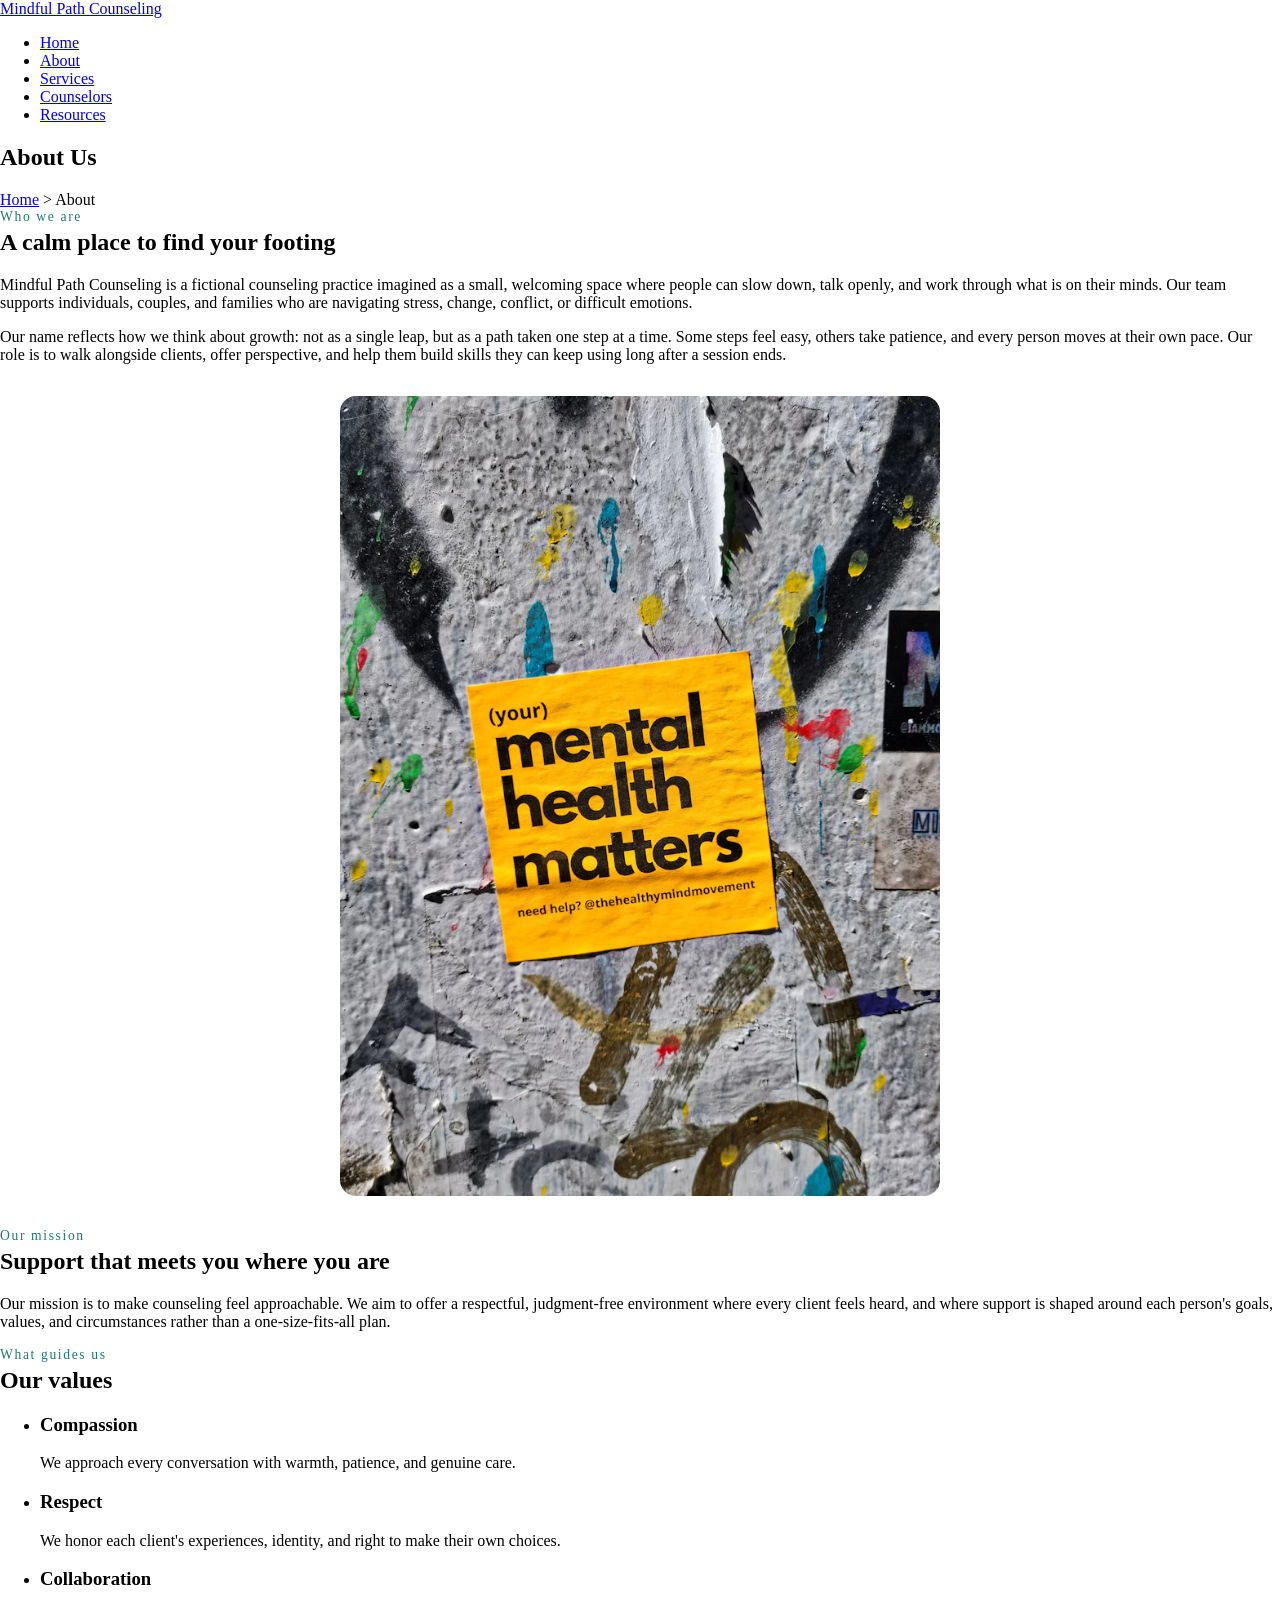
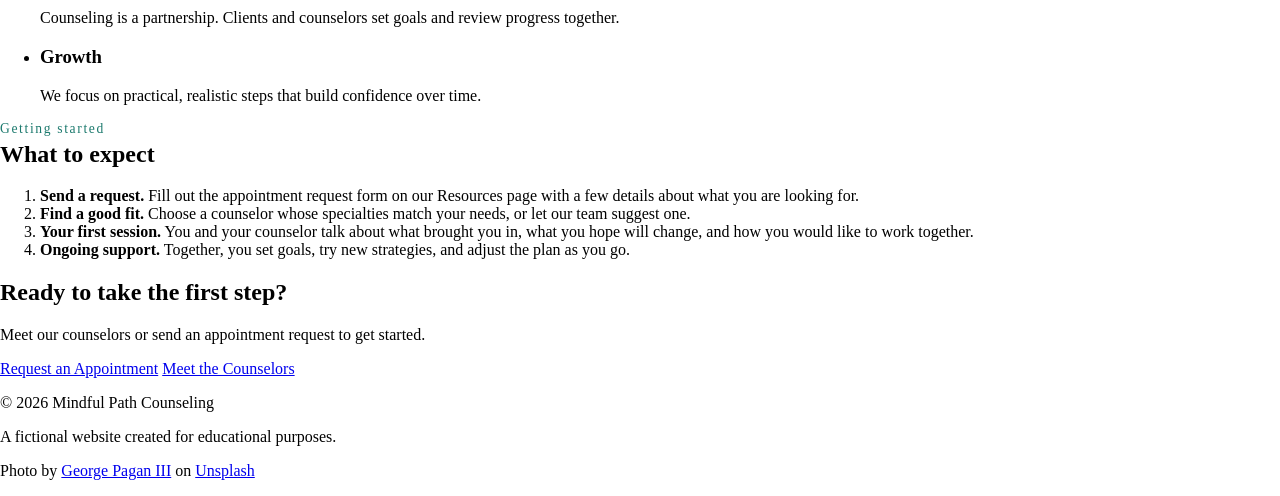
==== about.html @ cadab86f "counselorinfo, about, resources, services" ====
<!DOCTYPE html>
<html lang="en">
<head>
  <!-- ===== PAGE SETTINGS ===== -->
  <meta charset="UTF-8">
  <!-- Makes the page scale correctly on phones (needed for responsive design) -->
  <meta name="viewport" content="width=device-width, initial-scale=1.0">
  <meta name="description" content="Learn about Mindful Path Counseling, a fictional counseling practice created for a student website project.">
  <title>About | Mindful Path Counseling</title>

  <!-- Roboto font from Google Fonts (used for all text on the site) -->
  <link rel="preconnect" href="https://fonts.googleapis.com">
  <link rel="preconnect" href="https://fonts.gstatic.com" crossorigin>
  <link href="https://fonts.googleapis.com/css2?family=Roboto:wght@300;400;500;700&display=swap" rel="stylesheet">

  <!-- Shared stylesheet and script (the same two lines go on every page) -->
  <link rel="stylesheet" href="css/style.css">
  <script src="js/script.js" defer></script>
</head>
<body>

  <!-- ===== HEADER: site name + main navigation (same on every page) ===== -->
  <header class="site-header">
    <a class="site-name" href="homepage.html">Mindful Path Counseling</a>

    <nav class="main-nav" aria-label="Main navigation">
      <ul class="nav-list">
        <!-- "active" + aria-current mark the page you are on (About on this page) -->
        <li><a href="homepage.html">Home</a></li>
        <li><a href="about.html" class="active" aria-current="page">About</a></li>
        <li><a href="services.html">Services</a></li>
        <li><a href="counselorinfo.html">Counselors</a></li>
        <li><a href="resources.html">Resources</a></li>
      </ul>
    </nav>
  </header>

  <!-- ===== MAIN CONTENT ===== -->
  <main>

    <!-- Page banner: page title + breadcrumb trail -->
    <section class="page-banner">
      <h1>About Us</h1>
      <nav class="breadcrumb" aria-label="Breadcrumb">
        <a href="homepage.html">Home</a>
        <span aria-hidden="true">&gt;</span>
        <span aria-current="page">About</span>
      </nav>
    </section>

    <!-- Who we are: text on one side, photo on the other -->
    <section class="split-section" aria-labelledby="who-heading">
      <div class="split-text">
        <p class="eyebrow">Who we are</p>
        <h2 id="who-heading">A calm place to find your footing</h2>
        <p>Mindful Path Counseling is a fictional counseling practice imagined as a small, welcoming space where people can slow down, talk openly, and work through what is on their minds. Our team supports individuals, couples, and families who are navigating stress, change, conflict, or difficult emotions.</p>
        <p>Our name reflects how we think about growth: not as a single leap, but as a path taken one step at a time. Some steps feel easy, others take patience, and every person moves at their own pace. Our role is to walk alongside clients, offer perspective, and help them build skills they can keep using long after a session ends.</p>
      </div>

      <!-- Update src if you renamed the file, and edit alt so it describes what YOUR photo shows -->
      <img class="split-image" src="images/image1.avif"">
    </section>

    <!-- Mission statement -->
    <section class="content-section" aria-labelledby="mission-heading">
      <p class="eyebrow">Our mission</p>
      <h2 id="mission-heading">Support that meets you where you are</h2>
      <p>Our mission is to make counseling feel approachable. We aim to offer a respectful, judgment-free environment where every client feels heard, and where support is shaped around each person's goals, values, and circumstances rather than a one-size-fits-all plan.</p>
    </section>

    <!-- Values: four short cards -->
    <section class="content-section" aria-labelledby="values-heading">
      <p class="eyebrow">What guides us</p>
      <h2 id="values-heading">Our values</h2>
      <ul class="card-grid values-list">
        <li class="card">
          <h3>Compassion</h3>
          <p>We approach every conversation with warmth, patience, and genuine care.</p>
        </li>
        <li class="card">
          <h3>Respect</h3>
          <p>We honor each client's experiences, identity, and right to make their own choices.</p>
        </li>
        <li class="card">
          <h3>Collaboration</h3>
          <p>Counseling is a partnership. Clients and counselors set goals and review progress together.</p>
        </li>
        <li class="card">
          <h3>Growth</h3>
          <p>We focus on practical, realistic steps that build confidence over time.</p>
        </li>
      </ul>
    </section>

    <!-- What to expect: numbered steps -->
    <section class="content-section" aria-labelledby="expect-heading">
      <p class="eyebrow">Getting started</p>
      <h2 id="expect-heading">What to expect</h2>
      <ol class="steps-list">
        <li><strong>Send a request.</strong> Fill out the appointment request form on our Resources page with a few details about what you are looking for.</li>
        <li><strong>Find a good fit.</strong> Choose a counselor whose specialties match your needs, or let our team suggest one.</li>
        <li><strong>Your first session.</strong> You and your counselor talk about what brought you in, what you hope will change, and how you would like to work together.</li>
        <li><strong>Ongoing support.</strong> Together, you set goals, try new strategies, and adjust the plan as you go.</li>
      </ol>
    </section>

    <!-- Call-to-action band -->
    <section class="cta-band" aria-labelledby="cta-heading">
      <h2 id="cta-heading">Ready to take the first step?</h2>
      <p>Meet our counselors or send an appointment request to get started.</p>
      <div class="button-group">
        <a class="btn btn-primary" href="resources.html#appointment">Request an Appointment</a>
        <a class="btn btn-secondary" href="counselorinfo.html">Meet the Counselors</a>
      </div>
    </section>

  </main>

  <!-- ===== FOOTER (same on every page, except photo credits) ===== -->
  <footer class="site-footer">
    <p>&copy; 2026 Mindful Path Counseling</p>
    <p>A fictional website created for educational purposes.</p>

    <!-- Photo credit for the About page photo (fill in, or delete these lines if no credit is needed) -->
    <p class="photo-credit">
      Photo by <a href="https://unsplash.com/@gpthree">George Pagan III</a>
      on <a href="https://unsplash.com/photos/a-yellow-sign-that-reads-your-mental-health-matters-r5WfOGUu0cw">Unsplash</a>
    </p>
  </footer>

</body>
</html>
---- css/style.css ----
/* ==========================================================
   style.css - Mindful Path Counseling
   Shared styles for every page
   ========================================================== */

/* ----- Base ----- */
body {
  margin: 0;  /* removes the browser's default white gap around the page */
}

/* Every image shrinks to fit its container instead of overflowing */
img {
  max-width: 100%;
  height: auto;
}

/* ----- Homepage banner ----- */
.banner-image {
  display: block;
  width: 100%;
  height: clamp(180px, 30vw, 420px);  /* grows with screen width, between 180px and 420px */
  object-fit: cover;
  object-position: center;
}

/* ----- Section labels (e.g., "who we are", "our mission") ----- */
.eyebrow {
  margin: 0 0 0.25rem;
  font-size: 0.85rem;
  font-weight: 500;
  letter-spacing: 0.12em;
  color: #1d7a6e;  /* teal accent */
}

.eyebrow + h2 {
  margin-top: 0;
}

/* ----- About page image ----- */
.split-image {
  display: block;
  margin: 2rem auto;   /* auto left/right margins center the image */
  width: 100%;
  max-width: 600px;
  border-radius: 16px;
}

/* ----- Counselor cards: small round photo on the top edge of each card ----- */
.counselor-grid {
  display: grid;
  grid-template-columns: repeat(auto-fit, minmax(260px, 1fr)); /* side by side on desktop, stacked on phones */
  gap: 3.5rem 2rem;   /* extra space between rows for the photos that stick up */
  margin-top: 4rem;   /* room above the first row of photos */
}

.counselor-card {
  background: #ffffff;
  border-radius: 12px;
  box-shadow: 0 6px 20px rgba(0, 0, 0, 0.08);  /* soft shadow around the card */
  padding: 0 1.5rem 1.5rem;
  text-align: center;
}

.counselor-photo {
  display: block;
  width: 90px;
  height: 90px;
  object-fit: cover;              /* crops into a circle without stretching the face */
  object-position: center top;    /* keeps the face in view */
  border-radius: 50%;             /* turns the square into a circle */
  border: 3px solid #1d7a6e;      /* teal ring, like the colored ring in your example */
  margin: -48px auto 1rem;        /* pulls the photo up about half its height so it sits on the card's edge */
}

/* Counselor title as a rounded pill, like the name buttons in your example */
.counselor-role {
  display: inline-block;
  margin: 0 0 1rem;
  padding: 0.35rem 1rem;
  border-radius: 999px;   /* fully rounded ends */
  background: #1d7a6e;
  color: #ffffff;
  font-size: 0.85rem;
}

/* Education / credentials / specialties */
.counselor-details dt {
  font-weight: bold;
}

.counselor-details dd {
  margin: 0 0 0.75rem;  /* removes the browser's default left indent */
}
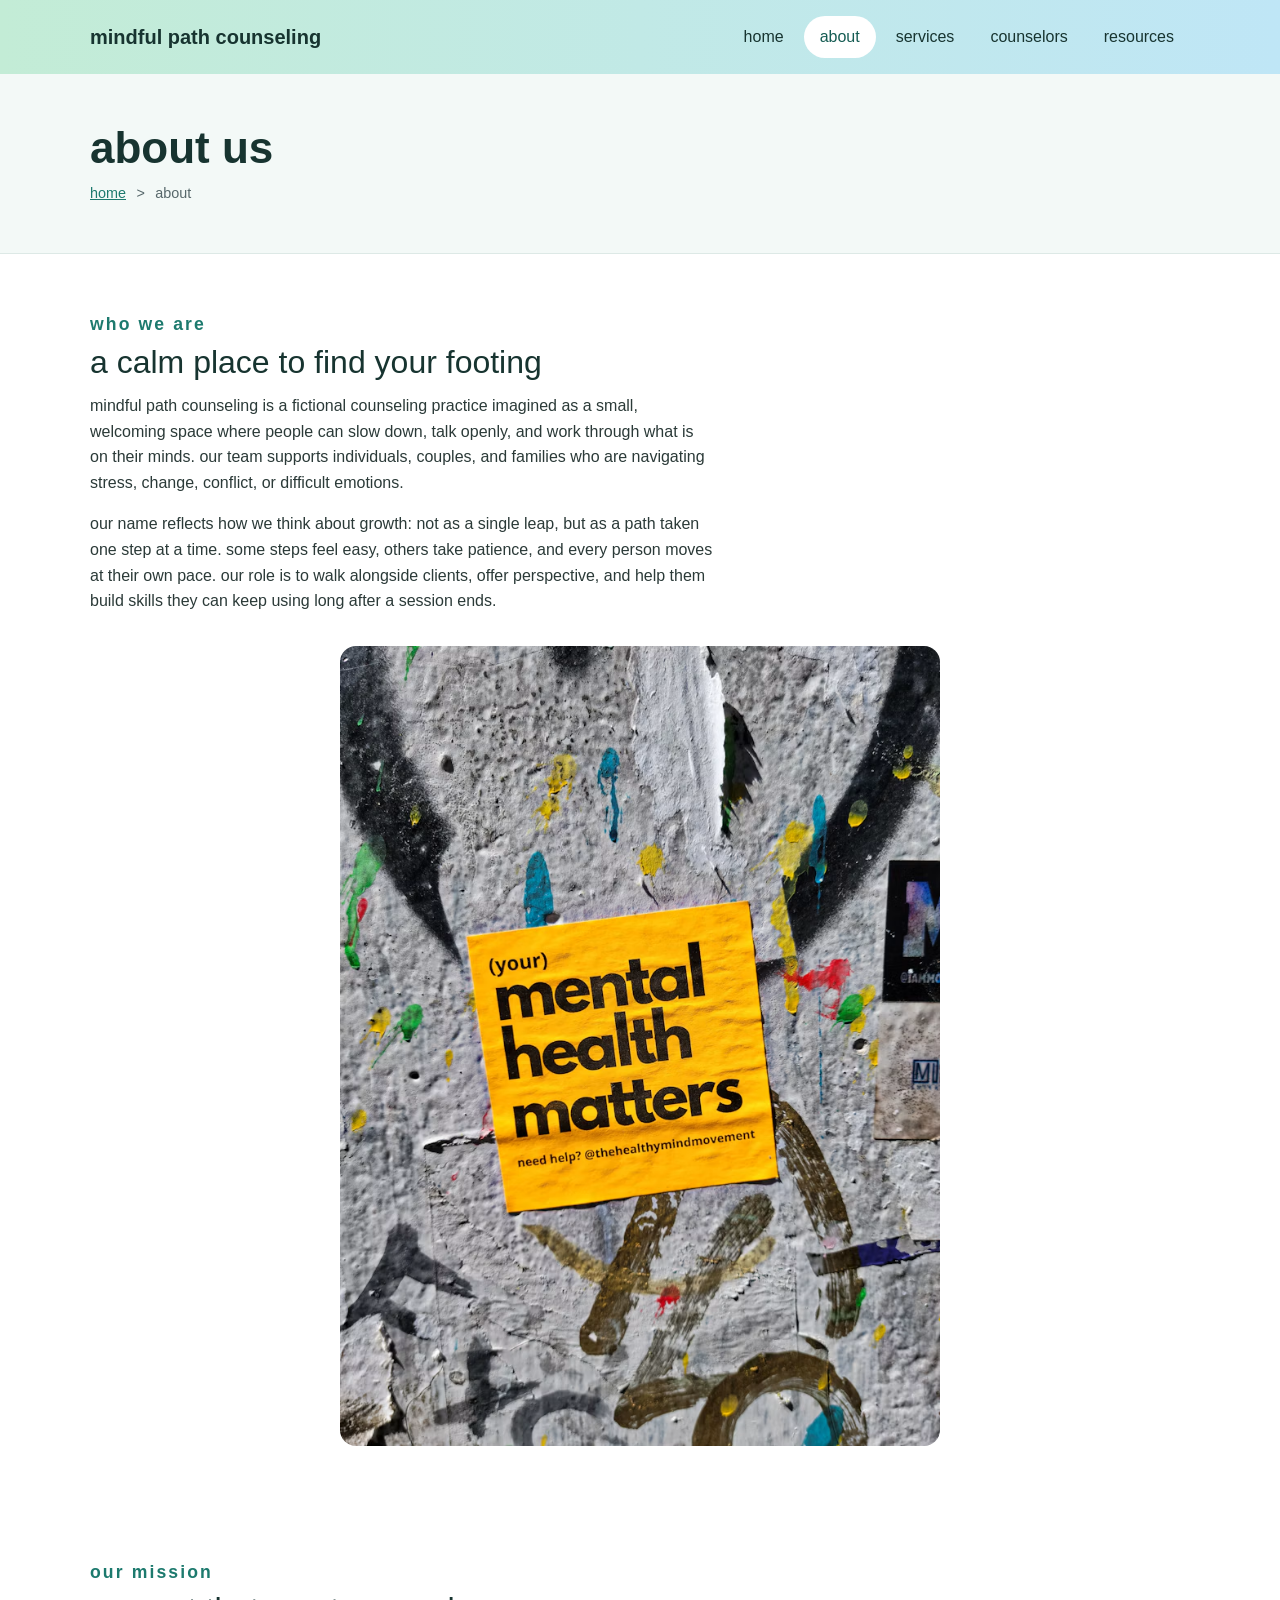
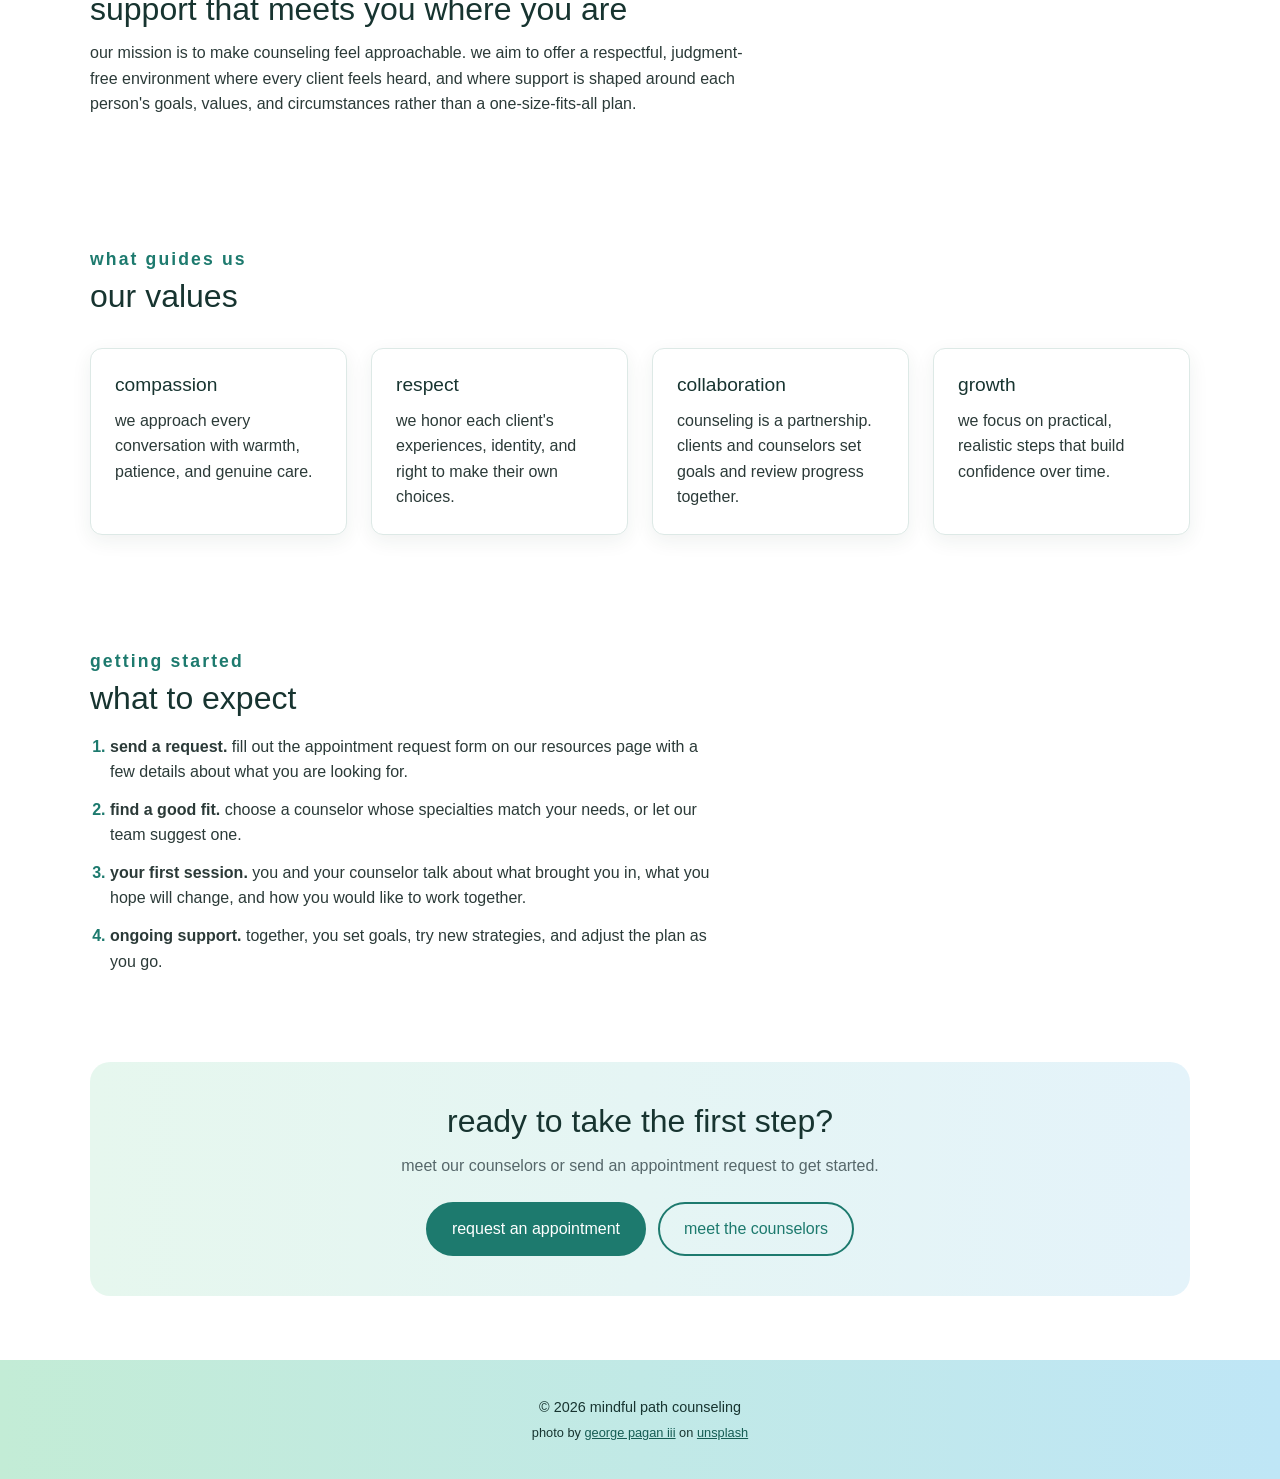
==== commit 1e63f9bb: "style.css" ====
--- a/about.html
+++ b/about.html
@@ -119,7 +119,6 @@
   <!-- ===== FOOTER (same on every page, except photo credits) ===== -->
   <footer class="site-footer">
     <p>&copy; 2026 Mindful Path Counseling</p>
-    <p>A fictional website created for educational purposes.</p>
 
     <!-- Photo credit for the About page photo (fill in, or delete these lines if no credit is needed) -->
     <p class="photo-credit">
--- a/css/style.css
+++ b/css/style.css
@@ -1,11 +1,126 @@
 /* ==========================================================
    style.css - Mindful Path Counseling
    Shared styles for every page
+
+   Design: minimal, lots of white space, a green-to-light-blue
+   header, all text lowercase, Roboto for everything.
+
+   Contents
+   1.  Color and size variables
+   2.  Base styles (font, lowercase, links, images)
+   3.  Header and navigation
+   4.  Page layout containers
+   5.  Homepage banner and welcome section
+   6.  Page banners (title strip + breadcrumb)
+   7.  Section labels, intros, notes, and notices
+   8.  Buttons
+   9.  Card grids (values, services, articles)
+   10. About page
+   11. Counselor cards
+   12. Resources page (quick links, FAQ, appointment form)
+   13. Call-to-action band
+   14. Footer
+   15. Responsive: screens under 600px
    ========================================================== */
 
-/* ----- Base ----- */
+
+/* ----------------------------------------------------------
+   1. COLOR AND SIZE VARIABLES
+   Change a color here and it updates everywhere it is used.
+   ---------------------------------------------------------- */
+:root {
+  --header-green: #c3ecd6;   /* light green (left side of header) */
+  --header-blue: #bfe6f6;    /* light blue (right side of header) */
+  --soft-green: #e6f7ee;     /* very light tints for the call-to-action band */
+  --soft-blue: #e4f3fa;
+
+  --accent: #1d7a6e;         /* teal: buttons, labels, links */
+  --accent-dark: #155c53;    /* darker teal: hover states */
+
+  --heading: #173430;        /* headings and header text */
+  --text: #2b3a38;           /* body text */
+  --text-muted: #56676a;     /* secondary text */
+
+  --bg: #ffffff;             /* page background */
+  --bg-soft: #f3f9f7;        /* light mint for banners and notices */
+  --border: #dde9e6;         /* light borders around cards */
+  --input-border: #7f9a95;   /* form field borders (3:1 contrast) */
+
+  --radius: 12px;
+  --shadow: 0 6px 20px rgba(23, 52, 48, 0.07);
+  --max-width: 1100px;       /* widest the content gets on big screens */
+}
+
+
+/* ----------------------------------------------------------
+   2. BASE STYLES
+   ---------------------------------------------------------- */
+
+/* Width and height include padding and border (easier sizing) */
+*,
+*::before,
+*::after {
+  box-sizing: border-box;
+}
+
+/* Smooth scrolling for links like "#appointment" (skipped if the user prefers less motion) */
+@media (prefers-reduced-motion: no-preference) {
+  html {
+    scroll-behavior: smooth;
+  }
+}
+
 body {
-  margin: 0;  /* removes the browser's default white gap around the page */
+  margin: 0;                                  /* remove the browser's default gap */
+  font-family: "Roboto", Arial, sans-serif;   /* Roboto everywhere; Arial if it fails to load */
+  font-weight: 400;
+  line-height: 1.6;
+  color: var(--text);
+  background: var(--bg);
+  text-transform: lowercase;                  /* all text lowercase (headings and buttons inherit this) */
+}
+
+/* Headings: Roboto, dark green-gray, tighter line spacing */
+h1,
+h2,
+h3 {
+  margin: 0 0 0.75rem;
+  color: var(--heading);
+  line-height: 1.2;
+}
+
+h1 {
+  font-size: clamp(2rem, 4.5vw, 2.75rem);  /* scales with screen width */
+  font-weight: 700;
+}
+
+h2 {
+  font-size: clamp(1.5rem, 3vw, 2rem);
+  font-weight: 500;
+}
+
+h3 {
+  font-size: 1.2rem;
+  font-weight: 500;
+}
+
+p {
+  margin: 0 0 1rem;
+}
+
+/* Links */
+a {
+  color: var(--accent);
+}
+
+a:hover {
+  color: var(--accent-dark);
+}
+
+/* Visible outline when moving through the page with the Tab key */
+:focus-visible {
+  outline: 3px solid var(--accent);
+  outline-offset: 2px;
 }
 
 /* Every image shrinks to fit its container instead of overflowing */
@@ -14,50 +129,359 @@
   height: auto;
 }
 
-/* ----- Homepage banner ----- */
+/* Form fields use the site font, and show text exactly as the user types it */
+input,
+select,
+textarea,
+button {
+  font: inherit;
+}
+
+/* Dropdowns and buttons don't pick up lowercase on their own, so pass it down */
+select,
+button {
+  text-transform: inherit;
+}
+
+input,
+textarea {
+  text-transform: none;
+}
+
+
+/* ----------------------------------------------------------
+   3. HEADER AND NAVIGATION
+   ---------------------------------------------------------- */
+
+/* Flexbox: site name on the left, nav on the right */
+.site-header {
+  display: flex;
+  align-items: center;
+  justify-content: space-between;
+  flex-wrap: wrap;
+  gap: 1rem;
+  padding: 1rem max(1.5rem, (100% - var(--max-width)) / 2);  /* lines up with the page content */
+  background: linear-gradient(90deg, var(--header-green), var(--header-blue));  /* green to light blue */
+}
+
+.site-name {
+  font-size: 1.25rem;
+  font-weight: 700;
+  color: var(--heading);
+  text-decoration: none;
+}
+
+.site-name:hover {
+  color: var(--accent-dark);
+}
+
+/* Horizontal nav bar */
+.nav-list {
+  display: flex;
+  flex-wrap: wrap;
+  gap: 0.25rem;
+  margin: 0;
+  padding: 0;
+  list-style: none;    /* remove bullet points */
+}
+
+.nav-list a {
+  display: block;
+  padding: 0.5rem 1rem;
+  border-radius: 999px;              /* pill shape */
+  color: var(--heading);
+  font-weight: 500;
+  text-decoration: none;
+  transition: background-color 0.2s ease, color 0.2s ease;
+}
+
+/* Hover effect: soft white pill behind the link */
+.nav-list a:hover {
+  background: rgba(255, 255, 255, 0.6);
+  color: var(--accent-dark);
+}
+
+/* Current page: solid white pill */
+.nav-list a.active {
+  background: #ffffff;
+  color: var(--accent-dark);
+}
+
+
+/* ----------------------------------------------------------
+   4. PAGE LAYOUT CONTAINERS
+   These sections stay centered and never wider than 1100px,
+   with 1.5rem of space on each side on small screens.
+   ---------------------------------------------------------- */
+.hero,
+.content-section,
+.split-section,
+.disclaimer,
+.page-links,
+.crisis-notice,
+.cta-band {
+  width: min(100% - 3rem, var(--max-width));
+  margin-left: auto;
+  margin-right: auto;
+}
+
+.content-section,
+.split-section {
+  padding: 3.5rem 0;
+}
+
+/* Keep paragraphs to a comfortable reading width on wide screens */
+.content-section > p:not(.notice) {
+  max-width: 75ch;
+}
+
+
+/* ----------------------------------------------------------
+   5. HOMEPAGE BANNER AND WELCOME SECTION
+   ---------------------------------------------------------- */
+
+/* Full-width banner photo */
 .banner-image {
   display: block;
   width: 100%;
   height: clamp(180px, 30vw, 420px);  /* grows with screen width, between 180px and 420px */
-  object-fit: cover;
+  object-fit: cover;                  /* crops instead of stretching */
   object-position: center;
 }
 
-/* ----- Section labels (e.g., "who we are", "our mission") ----- */
+.hero {
+  padding: 3.5rem 0 2rem;
+}
+
+.hero-text {
+  max-width: 760px;   /* keeps lines short enough to read comfortably */
+}
+
+.hero h1 {
+  font-size: clamp(2rem, 5vw, 3rem);
+}
+
+
+/* ----------------------------------------------------------
+   6. PAGE BANNERS (title strip + breadcrumb on inner pages)
+   ---------------------------------------------------------- */
+.page-banner {
+  padding: 3rem max(1.5rem, (100% - var(--max-width)) / 2);  /* full-width strip, text lines up with content */
+  background: var(--bg-soft);
+  border-bottom: 1px solid var(--border);
+}
+
+.page-banner h1 {
+  margin-bottom: 0.5rem;
+}
+
+.breadcrumb {
+  font-size: 0.9rem;
+  color: var(--text-muted);
+}
+
+.breadcrumb span[aria-hidden="true"] {
+  margin: 0 0.4rem;   /* space around the ">" */
+}
+
+
+/* ----------------------------------------------------------
+   7. SECTION LABELS, INTROS, NOTES, AND NOTICES
+   ---------------------------------------------------------- */
+
+/* Small teal label above a heading (e.g., "who we are") */
 .eyebrow {
   margin: 0 0 0.25rem;
-  font-size: 0.85rem;
-  font-weight: 500;
+  font-size: 1.1rem;
+  font-weight: 700;
   letter-spacing: 0.12em;
-  color: #1d7a6e;  /* teal accent */
+  color: var(--accent);
 }
 
 .eyebrow + h2 {
   margin-top: 0;
 }
 
-/* ----- About page image ----- */
+/* Intro paragraph under a section heading */
+.section-intro {
+  max-width: 70ch;
+  color: var(--text-muted);
+}
+
+/* Small print at the end of a section */
+.note {
+  margin-top: 2rem;
+  font-size: 0.9rem;
+  color: var(--text-muted);
+}
+
+/* Highlighted boxes: homepage disclaimer, profile notice, crisis notice */
+.disclaimer,
+.notice {
+  padding: 1.25rem 1.5rem;
+  background: var(--bg-soft);
+  border-left: 4px solid var(--accent);
+  border-radius: 8px;
+}
+
+.disclaimer {
+  margin-bottom: 3.5rem;
+}
+
+.disclaimer h2,
+.crisis-notice h2 {
+  font-size: 1.2rem;
+  margin-bottom: 0.5rem;
+}
+
+.disclaimer p:last-child,
+.notice p:last-child {
+  margin-bottom: 0;
+}
+
+.crisis-notice {
+  margin-top: 2rem;
+}
+
+
+/* ----------------------------------------------------------
+   8. BUTTONS (links styled as buttons, plus the form button)
+   ---------------------------------------------------------- */
+.hero-buttons,
+.button-group {
+  display: flex;
+  flex-wrap: wrap;
+  gap: 0.75rem;
+  margin-top: 1.5rem;
+}
+
+.btn {
+  display: inline-block;
+  padding: 0.75rem 1.5rem;
+  border: 2px solid var(--accent);
+  border-radius: 999px;     /* pill shape */
+  font-weight: 500;
+  text-align: center;
+  text-decoration: none;
+  cursor: pointer;
+  transition: background-color 0.2s ease, color 0.2s ease, border-color 0.2s ease;
+}
+
+/* Filled teal button */
+.btn-primary {
+  background: var(--accent);
+  color: #ffffff;
+}
+
+.btn-primary:hover {
+  background: var(--accent-dark);
+  border-color: var(--accent-dark);
+  color: #ffffff;
+}
+
+/* Outline button */
+.btn-secondary {
+  background: transparent;
+  color: var(--accent);
+}
+
+.btn-secondary:hover {
+  background: var(--accent);
+  color: #ffffff;
+}
+
+
+/* ----------------------------------------------------------
+   9. CARD GRIDS (values, services, articles)
+   Grid: as many columns as fit, each at least 240px wide.
+   ---------------------------------------------------------- */
+.card-grid {
+  display: grid;
+  grid-template-columns: repeat(auto-fit, minmax(min(240px, 100%), 1fr));
+  gap: 1.5rem;
+  margin: 2rem 0 0;
+  padding: 0;
+  list-style: none;   /* the values grid is a <ul>, so remove its bullets */
+}
+
+.card {
+  padding: 1.5rem;
+  background: #ffffff;
+  border: 1px solid var(--border);
+  border-radius: var(--radius);
+  box-shadow: var(--shadow);
+}
+
+.card p:last-child {
+  margin-bottom: 0;
+}
+
+/* Articles are longer, so their columns are wider */
+.article-grid {
+  grid-template-columns: repeat(auto-fit, minmax(min(320px, 100%), 1fr));
+}
+
+.article-meta {
+  font-size: 0.85rem;
+  color: var(--accent);
+  font-weight: 500;
+}
+
+.article-card ul,
+.article-card ol {
+  margin: 0 0 1rem;
+  padding-left: 1.25rem;
+}
+
+.article-card li {
+  margin-bottom: 0.35rem;
+}
+
+
+/* ----------------------------------------------------------
+   10. ABOUT PAGE
+   ---------------------------------------------------------- */
+.split-text {
+  max-width: 70ch;
+}
+
+/* "Who we are" photo, centered under the text */
 .split-image {
   display: block;
-  margin: 2rem auto;   /* auto left/right margins center the image */
   width: 100%;
   max-width: 600px;
+  margin: 2rem auto 0;   /* auto left/right margins center it */
   border-radius: 16px;
 }
 
-/* ----- Counselor cards: small round photo on the top edge of each card ----- */
+/* "What to expect" numbered steps */
+.steps-list {
+  max-width: 70ch;
+  padding-left: 1.25rem;
+}
+
+.steps-list li {
+  margin-bottom: 0.75rem;
+}
+
+.steps-list li::marker {
+  color: var(--accent);
+  font-weight: 700;
+}
+
+
+/* ----------------------------------------------------------
+   11. COUNSELOR CARDS
+   Small round photo sitting on the top edge of each card.
+   ---------------------------------------------------------- */
 .counselor-grid {
-  display: grid;
-  grid-template-columns: repeat(auto-fit, minmax(260px, 1fr)); /* side by side on desktop, stacked on phones */
-  gap: 3.5rem 2rem;   /* extra space between rows for the photos that stick up */
-  margin-top: 4rem;   /* room above the first row of photos */
+  grid-template-columns: repeat(auto-fit, minmax(min(260px, 100%), 1fr));
+  row-gap: 3.5rem;    /* extra room between rows for the photos that stick up */
+  margin-top: 4.5rem; /* room above the first row of photos */
 }
 
 .counselor-card {
-  background: #ffffff;
-  border-radius: 12px;
-  box-shadow: 0 6px 20px rgba(0, 0, 0, 0.08);  /* soft shadow around the card */
-  padding: 0 1.5rem 1.5rem;
+  padding-top: 0;
   text-align: center;
 }
 
@@ -65,29 +489,298 @@
   display: block;
   width: 90px;
   height: 90px;
-  object-fit: cover;              /* crops into a circle without stretching the face */
+  object-fit: cover;              /* crops into a circle without stretching */
   object-position: center top;    /* keeps the face in view */
-  border-radius: 50%;             /* turns the square into a circle */
-  border: 3px solid #1d7a6e;      /* teal ring, like the colored ring in your example */
-  margin: -48px auto 1rem;        /* pulls the photo up about half its height so it sits on the card's edge */
-}
-
-/* Counselor title as a rounded pill, like the name buttons in your example */
+  border-radius: 50%;             /* circle */
+  border: 3px solid var(--accent);
+  margin: -48px auto 1rem;        /* pulls the photo up so it sits on the card's top edge */
+  background: #ffffff;
+}
+
+/* Counselor title as a rounded pill */
 .counselor-role {
   display: inline-block;
   margin: 0 0 1rem;
   padding: 0.35rem 1rem;
-  border-radius: 999px;   /* fully rounded ends */
-  background: #1d7a6e;
+  border-radius: 999px;
+  background: var(--accent);
   color: #ffffff;
   font-size: 0.85rem;
 }
 
 /* Education / credentials / specialties */
+.counselor-details {
+  margin: 0 0 1rem;
+}
+
 .counselor-details dt {
-  font-weight: bold;
+  font-weight: 700;
+  color: var(--heading);
 }
 
 .counselor-details dd {
-  margin: 0 0 0.75rem;  /* removes the browser's default left indent */
+  margin: 0 0 0.75rem;   /* remove the browser's default left indent */
+}
+
+
+/* ----------------------------------------------------------
+   12. RESOURCES PAGE
+   ---------------------------------------------------------- */
+
+/* "On this page" quick links, shown as outline pills */
+.page-links {
+  margin-top: 2rem;
+}
+
+.page-links ul {
+  display: flex;
+  flex-wrap: wrap;
+  gap: 0.75rem;
+  margin: 0;
+  padding: 0;
+  list-style: none;
+}
+
+.page-links a {
+  display: inline-block;
+  padding: 0.4rem 1rem;
+  border: 1px solid var(--accent);
+  border-radius: 999px;
+  text-decoration: none;
+  transition: background-color 0.2s ease, color 0.2s ease;
+}
+
+.page-links a:hover {
+  background: var(--accent);
+  color: #ffffff;
+}
+
+/* FAQ: built-in <details> elements with a +/- sign */
+.faq-item {
+  max-width: 800px;
+  border-bottom: 1px solid var(--border);
+}
+
+.faq-item summary {
+  display: flex;                    /* also hides the default triangle in most browsers */
+  justify-content: space-between;
+  align-items: center;
+  gap: 1rem;
+  padding: 1rem 0;
+  font-weight: 500;
+  color: var(--heading);
+  cursor: pointer;
+}
+
+.faq-item summary::-webkit-details-marker {
+  display: none;                    /* hides the default triangle in Safari */
+}
+
+.faq-item summary::after {
+  content: "+";
+  font-size: 1.4rem;
+  line-height: 1;
+  color: var(--accent);
+}
+
+.faq-item[open] summary::after {
+  content: "\2212";                 /* minus sign when the answer is open */
+}
+
+.faq-item p {
+  margin: 0 0 1rem;
+  color: var(--text-muted);
+}
+
+/* Appointment section: text and form side by side, stacking when there is not enough room */
+#appointment {
+  display: grid;
+  grid-template-columns: repeat(auto-fit, minmax(min(320px, 100%), 1fr));
+  gap: 2.5rem;
+  align-items: start;
+}
+
+.appointment-form h3 {
+  margin-bottom: 1.25rem;
+}
+
+/* Each label + field pair stacks vertically */
+.form-group {
+  display: flex;
+  flex-direction: column;
+  gap: 0.35rem;
+  margin-bottom: 1rem;
+}
+
+.form-group > label {
+  font-weight: 500;
+  color: var(--heading);
+}
+
+/* Text fields, dropdowns, and the message box */
+.appointment-form input[type="text"],
+.appointment-form input[type="email"],
+.appointment-form input[type="tel"],
+.appointment-form select,
+.appointment-form textarea {
+  width: 100%;
+  padding: 0.7rem 0.9rem;
+  border: 1px solid var(--input-border);
+  border-radius: 8px;
+  background: #fbfdfd;
+  color: var(--text);
+}
+
+.appointment-form textarea {
+  resize: vertical;   /* can only be resized taller, not wider */
+}
+
+/* Preferred contact method: radio buttons in a row */
+.contact-method {
+  flex-direction: row;
+  flex-wrap: wrap;
+  gap: 0.5rem 1.5rem;
+  border: 0;
+  padding: 0;
+  margin-left: 0;
+  margin-right: 0;
+}
+
+.contact-method legend {
+  padding: 0;
+  margin-bottom: 0.35rem;
+  font-weight: 500;
+  color: var(--heading);
+}
+
+.contact-method label,
+.checkbox-group label {
+  display: flex;
+  align-items: flex-start;
+  gap: 0.5rem;
+  font-weight: 400;
+}
+
+.contact-method input,
+.checkbox-group input {
+  accent-color: var(--accent);   /* teal radio buttons and checkbox */
+  margin-top: 0.3rem;
+}
+
+/* Full-width submit button, like the design template */
+.appointment-form .btn {
+  width: 100%;
+  margin-top: 0.5rem;
+}
+
+.form-status {
+  margin: 1rem 0 0;
+  font-weight: 500;
+}
+
+
+/* ----------------------------------------------------------
+   13. CALL-TO-ACTION BAND
+   ---------------------------------------------------------- */
+.cta-band {
+  margin-top: 1rem;
+  margin-bottom: 4rem;
+  padding: 2.5rem 2rem;
+  border-radius: 20px;
+  background: linear-gradient(90deg, var(--soft-green), var(--soft-blue));
+  text-align: center;
+}
+
+.cta-band p {
+  color: var(--text-muted);
+}
+
+.cta-band .button-group {
+  justify-content: center;
+}
+
+
+/* ----------------------------------------------------------
+   14. FOOTER
+   ---------------------------------------------------------- */
+.site-footer {
+  margin-top: 2rem;
+  padding: 2rem 1.5rem;
+  background: linear-gradient(90deg, var(--header-green), var(--header-blue));  /* matches the header */
+  color: var(--heading);
+  font-size: 0.9rem;
+  text-align: center;
+}
+
+.site-footer p {
+  margin: 0.25rem 0;
+}
+
+.site-footer a {
+  color: var(--accent-dark);
+}
+
+.photo-credit {
+  font-size: 0.8rem;
+}
+
+
+/* ----------------------------------------------------------
+   15. RESPONSIVE: SCREENS UNDER 600PX (phones)
+   Everything stacks vertically in a single column.
+   ---------------------------------------------------------- */
+@media (max-width: 600px) {
+
+  /* Header: site name on top, nav underneath */
+  .site-header {
+    flex-direction: column;
+    align-items: flex-start;
+    gap: 0.75rem;
+  }
+
+  /* Nav links stack vertically and fill the width */
+  .main-nav,
+  .nav-list {
+    width: 100%;
+  }
+
+  .nav-list {
+    flex-direction: column;
+  }
+
+  .nav-list a {
+    padding: 0.6rem 1rem;
+  }
+
+  /* All grids become a single column */
+  .card-grid,
+  #appointment {
+    grid-template-columns: 1fr;
+  }
+
+  /* Buttons stack and stretch to full width */
+  .hero-buttons,
+  .button-group {
+    flex-direction: column;
+    align-items: stretch;
+  }
+
+  /* Less space between sections on small screens */
+  .content-section,
+  .split-section {
+    padding: 2.5rem 0;
+  }
+
+  .hero {
+    padding-top: 2.5rem;
+  }
+
+  .page-banner {
+    padding-top: 2rem;
+    padding-bottom: 2rem;
+  }
+
+  .cta-band {
+    padding: 2rem 1.25rem;
+  }
 }
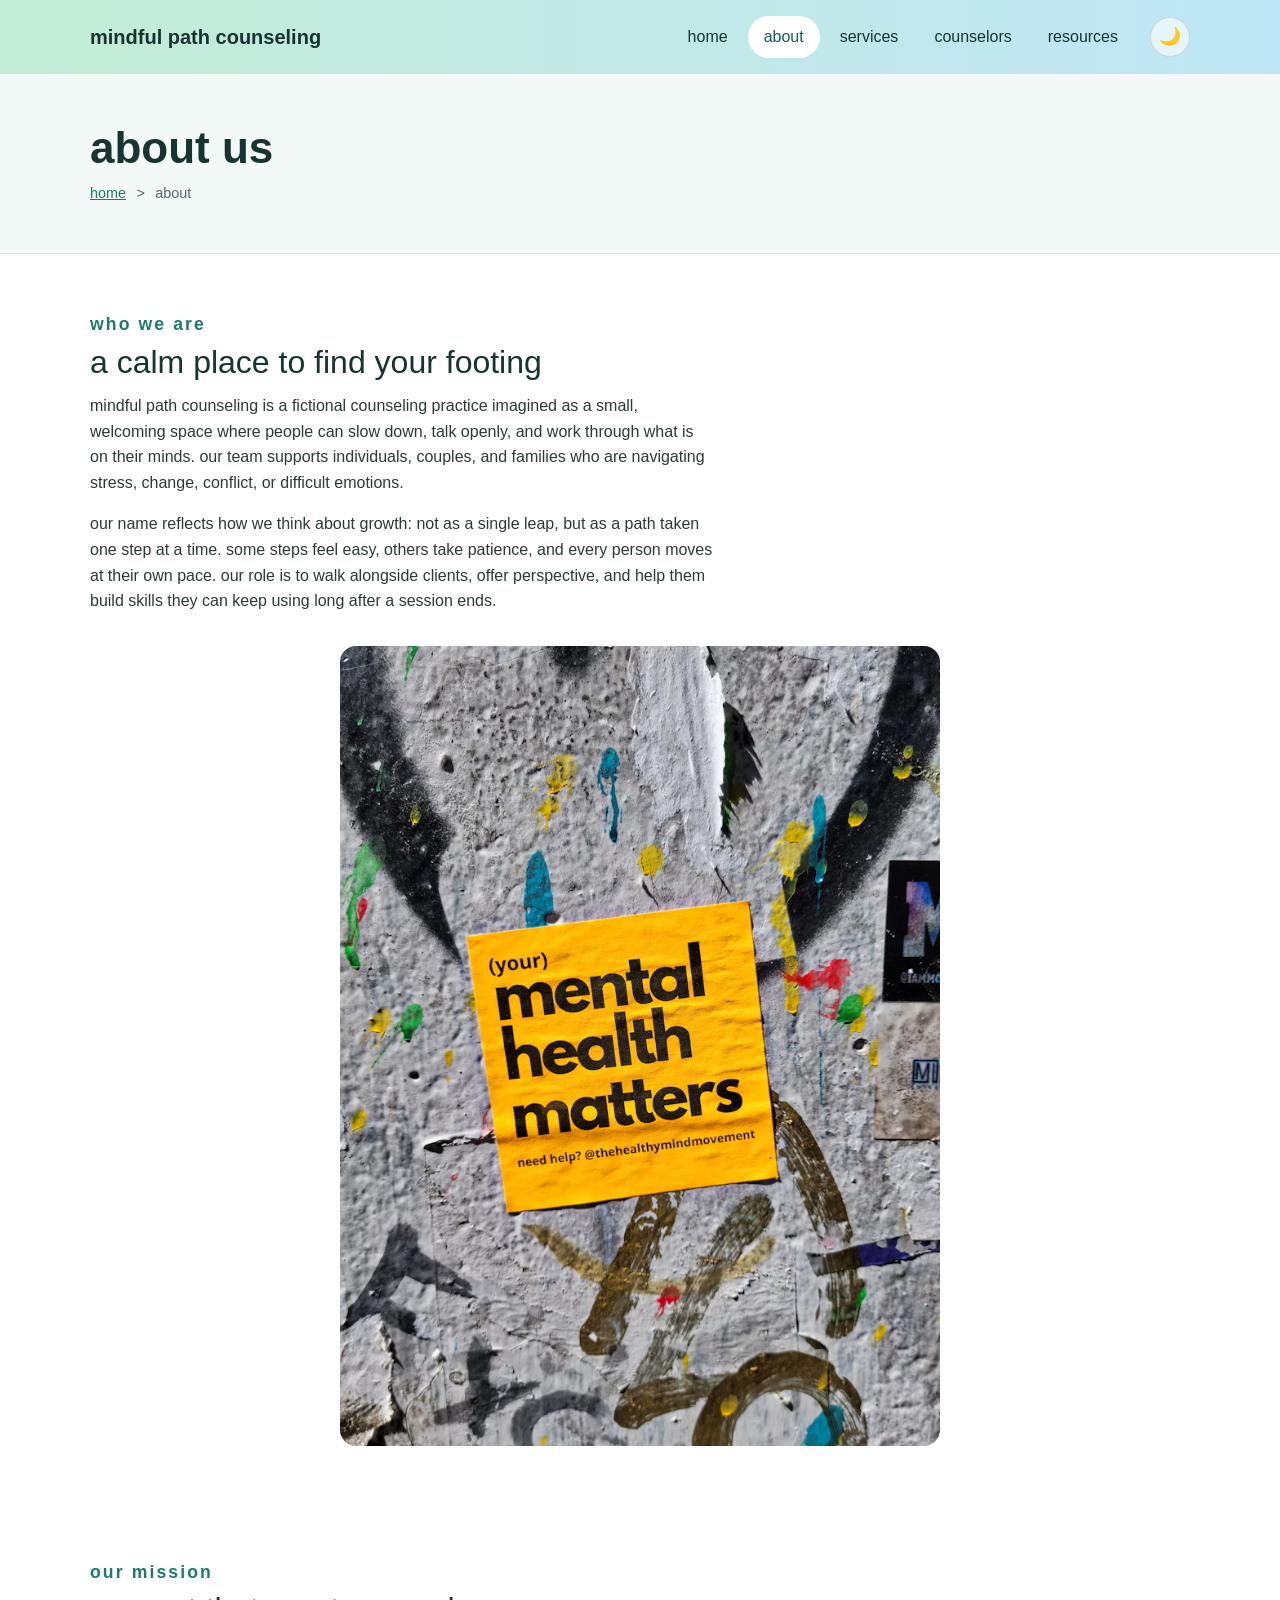
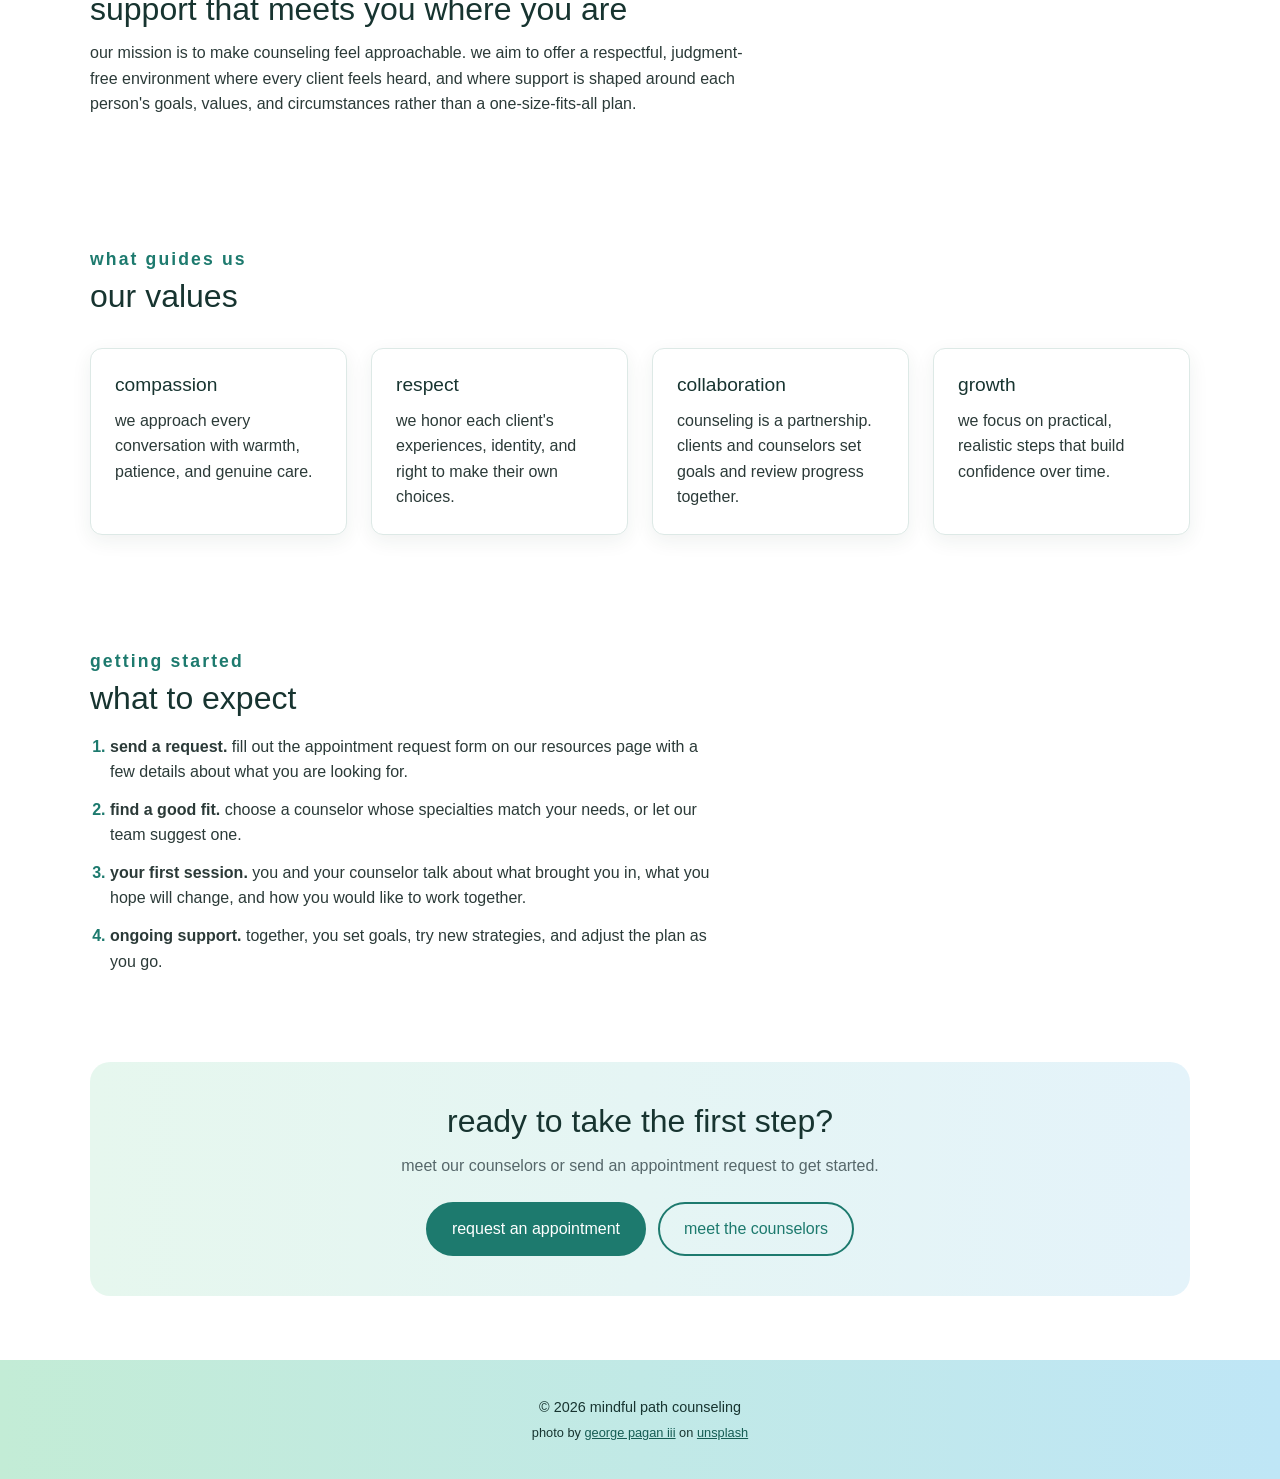
==== commit 2abba996: "interactive controls" ====
--- a/about.html
+++ b/about.html
@@ -33,6 +33,11 @@
         <li><a href="resources.html">Resources</a></li>
       </ul>
     </nav>
+
+    <!-- Dark/light mode button (script.js makes it work) -->
+    <button type="button" class="theme-toggle" id="theme-toggle" aria-label="Dark mode" aria-pressed="false">
+      <span class="theme-icon" aria-hidden="true">🌙</span>
+    </button>
   </header>
 
   <!-- ===== MAIN CONTENT ===== -->
--- a/css/style.css
+++ b/css/style.css
@@ -783,4 +783,302 @@
   .cta-band {
     padding: 2rem 1.25rem;
   }
+}
+
+/* ==========================================================
+   STEP 7 ADDITIONS
+   Paste everything below at the very BOTTOM of css/style.css.
+   16. Theme toggle button (header)
+   17. "Request with this counselor" buttons
+   18. Form error and success messages
+   19. Guided breathing exercise
+   20. Dark mode colors
+   ========================================================== */
+
+
+/* ----------------------------------------------------------
+   16. THEME TOGGLE BUTTON (moon/sun in the header)
+   ---------------------------------------------------------- */
+.site-header {
+  position: relative;   /* lets the button be positioned inside the header on phones */
+}
+
+/* Push the nav to the right so the nav and the button sit together */
+.main-nav {
+  margin-left: auto;
+}
+
+.theme-toggle {
+  display: inline-flex;
+  align-items: center;
+  justify-content: center;
+  width: 2.5rem;
+  height: 2.5rem;
+  padding: 0;
+  border: 1px solid rgba(23, 52, 48, 0.15);
+  border-radius: 50%;                       /* circle */
+  background: rgba(255, 255, 255, 0.6);
+  font-size: 1.1rem;
+  line-height: 1;
+  cursor: pointer;
+  transition: background-color 0.2s ease;
+}
+
+.theme-toggle:hover {
+  background: #ffffff;
+}
+
+
+/* ----------------------------------------------------------
+   17. "REQUEST WITH THIS COUNSELOR" BUTTONS
+   The card becomes a flex column so the button always sits
+   at the bottom, even when the bios are different lengths.
+   ---------------------------------------------------------- */
+.counselor-card {
+  display: flex;
+  flex-direction: column;
+}
+
+.counselor-card .counselor-role {
+  align-self: center;   /* keep the pill its natural width */
+}
+
+.counselor-card .btn {
+  margin-top: auto;     /* pushes the button to the bottom of the card */
+  align-self: center;
+}
+
+
+/* ----------------------------------------------------------
+   18. FORM ERROR AND SUCCESS MESSAGES
+   ---------------------------------------------------------- */
+:root {
+  --error: #b42318;   /* red for errors (6.5:1 contrast on white) */
+}
+
+/* Message under a field with a problem */
+.error-message {
+  margin: 0;
+  font-size: 0.9rem;
+  font-weight: 500;
+  color: var(--error);
+}
+
+/* Red border on fields with a problem (JavaScript adds aria-invalid="true") */
+.appointment-form .form-group [aria-invalid="true"] {
+  border: 2px solid var(--error);
+}
+
+/* Checkboxes can't show a border, so use an outline instead */
+.appointment-form .checkbox-group [aria-invalid="true"] {
+  outline: 2px solid var(--error);
+  outline-offset: 2px;
+}
+
+/* Message under the Send Request button */
+.form-status.error {
+  color: var(--error);
+}
+
+.form-status.success {
+  padding: 0.75rem 1rem;
+  background: var(--bg-soft);
+  border-left: 4px solid var(--accent);
+  border-radius: 8px;
+  color: var(--accent-dark);
+}
+
+
+/* ----------------------------------------------------------
+   19. GUIDED BREATHING EXERCISE
+   JavaScript adds one of four classes to the circle:
+   inhale / hold-full = big, exhale / hold-empty = small.
+   The transition animates the size change over 4 seconds.
+   ---------------------------------------------------------- */
+.breathing-widget {
+  display: flex;
+  flex-direction: column;
+  align-items: center;
+  gap: 1.5rem;
+  margin-top: 2rem;
+  padding: 2.5rem 1.5rem;
+  background: var(--bg-soft);
+  border-radius: 20px;
+}
+
+/* Fixed-size space so the page doesn't jump when the circle grows */
+.breathing-stage {
+  display: flex;
+  align-items: center;
+  justify-content: center;
+  width: 240px;
+  height: 240px;
+}
+
+.breathing-circle {
+  display: flex;
+  flex-direction: column;
+  align-items: center;
+  justify-content: center;
+  width: 150px;
+  height: 150px;
+  border: 3px solid var(--accent);
+  border-radius: 50%;
+  background: linear-gradient(135deg, var(--header-green), var(--header-blue));
+  transition: transform 4s ease-in-out;   /* smooth 4-second grow/shrink */
+}
+
+/* Big while breathing in and holding */
+.breathing-circle.inhale,
+.breathing-circle.hold-full {
+  transform: scale(1.5);
+}
+
+/* Normal size while breathing out and holding */
+.breathing-circle.exhale,
+.breathing-circle.hold-empty {
+  transform: scale(1);
+}
+
+.breathing-text {
+  font-size: 1.05rem;
+  font-weight: 500;
+  color: var(--heading);
+}
+
+.breathing-count {
+  min-height: 1.6rem;   /* keeps the space even when the number is empty */
+  font-size: 1.4rem;
+  font-weight: 700;
+  color: var(--accent-dark);
+}
+
+.breathing-widget .button-group {
+  justify-content: center;
+  margin-top: 0;
+}
+
+.breathing-rounds {
+  margin: 0;
+  color: var(--text-muted);
+}
+
+/* Faded look for disabled buttons (e.g., Stop before starting) */
+.btn:disabled {
+  opacity: 0.45;
+  cursor: not-allowed;
+}
+
+/* If the visitor's device asks for less motion, skip the animation (the text still guides them) */
+@media (prefers-reduced-motion: reduce) {
+  .breathing-circle {
+    transition: none;
+  }
+}
+
+
+/* ----------------------------------------------------------
+   20. DARK MODE
+   When JavaScript adds class="dark-mode" to <html>, these
+   variables replace the light ones, so every rule that uses
+   var(--...) switches color automatically.
+   ---------------------------------------------------------- */
+.dark-mode {
+  color-scheme: dark;            /* dark scrollbars and form controls */
+
+  --header-green: #1d3a33;
+  --header-blue: #1a3341;
+  --soft-green: #1a2c28;
+  --soft-blue: #182a33;
+
+  --accent: #5ec4b2;             /* lighter teal so it shows up on dark backgrounds */
+  --accent-dark: #8fdccf;
+
+  --heading: #e8f3f0;
+  --text: #d2dfdc;
+  --text-muted: #a7b9b5;
+
+  --bg: #111918;
+  --bg-soft: #18231f;
+  --border: #2b3a37;
+  --input-border: #6f8c86;
+  --shadow: 0 6px 20px rgba(0, 0, 0, 0.4);
+
+  --error: #ff9b8f;
+}
+
+/* A few places use plain white in the light theme; give them dark versions */
+.dark-mode .card,
+.dark-mode .counselor-photo {
+  background: var(--bg-soft);
+}
+
+.dark-mode .nav-list a:hover {
+  background: rgba(255, 255, 255, 0.1);
+}
+
+.dark-mode .nav-list a.active {
+  background: var(--bg);
+}
+
+.dark-mode .theme-toggle {
+  border-color: rgba(255, 255, 255, 0.2);
+  background: rgba(255, 255, 255, 0.1);
+}
+
+.dark-mode .theme-toggle:hover {
+  background: rgba(255, 255, 255, 0.2);
+}
+
+/* Dark text on the lighter teal (white would be hard to read) */
+.dark-mode .btn-primary,
+.dark-mode .btn-primary:hover,
+.dark-mode .btn-secondary:hover,
+.dark-mode .page-links a:hover,
+.dark-mode .counselor-role {
+  color: #0f1a18;
+}
+
+/* Form fields */
+.dark-mode .appointment-form input[type="text"],
+.dark-mode .appointment-form input[type="email"],
+.dark-mode .appointment-form input[type="tel"],
+.dark-mode .appointment-form select,
+.dark-mode .appointment-form textarea {
+  background: var(--bg);
+}
+
+
+/* ----------------------------------------------------------
+   21. PHONES (under 600px): extra rules for the new features
+   ---------------------------------------------------------- */
+@media (max-width: 600px) {
+
+  /* The nav sits under the site name, so undo the "push right" */
+  .main-nav {
+    margin-left: 0;
+  }
+
+  /* Put the moon/sun button in the top-right corner of the header */
+  .theme-toggle {
+    position: absolute;
+    top: 0.75rem;
+    right: 1.5rem;
+  }
+
+  /* Slightly smaller breathing area on narrow screens */
+  .breathing-stage {
+    width: 200px;
+    height: 200px;
+  }
+
+  .breathing-circle {
+    width: 120px;
+    height: 120px;
+  }
+}
+
+/* Let section intro paragraphs use the full content width */
+.content-section > p.section-intro {
+  max-width: none;
 }
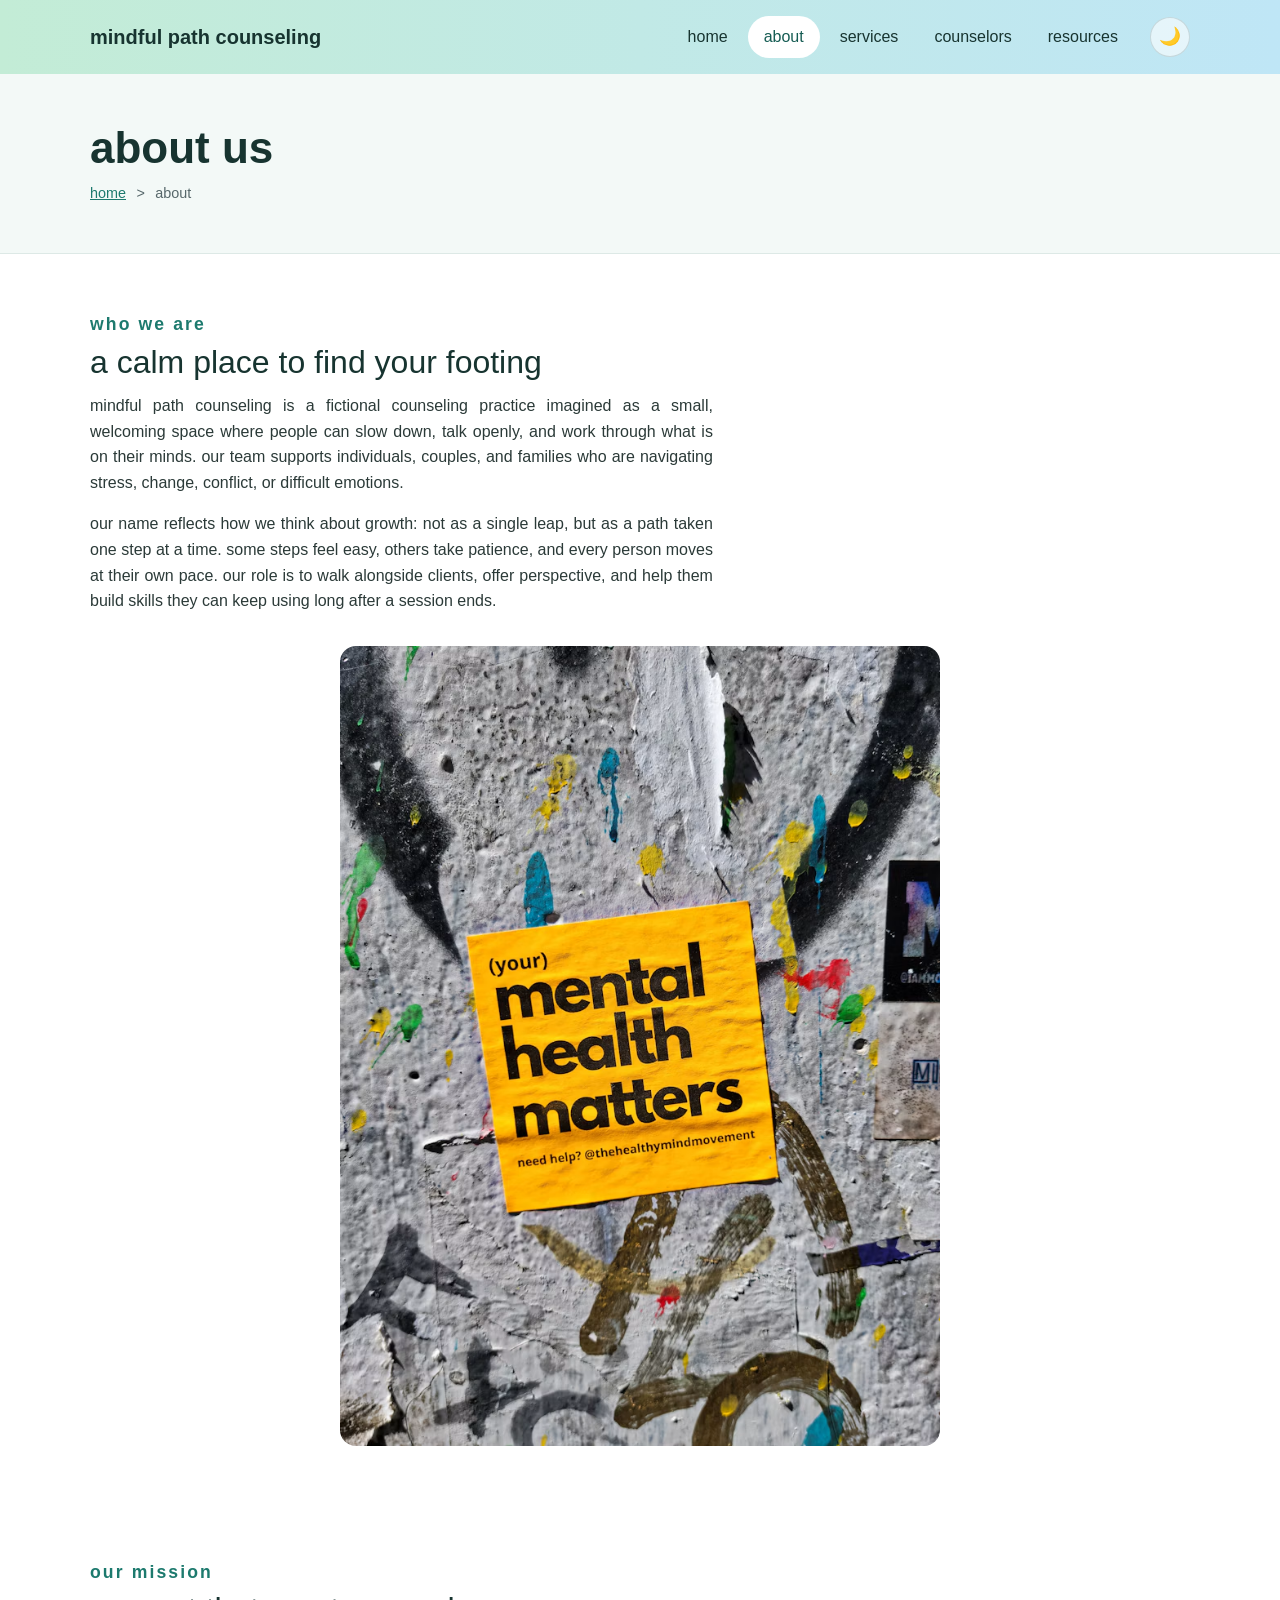
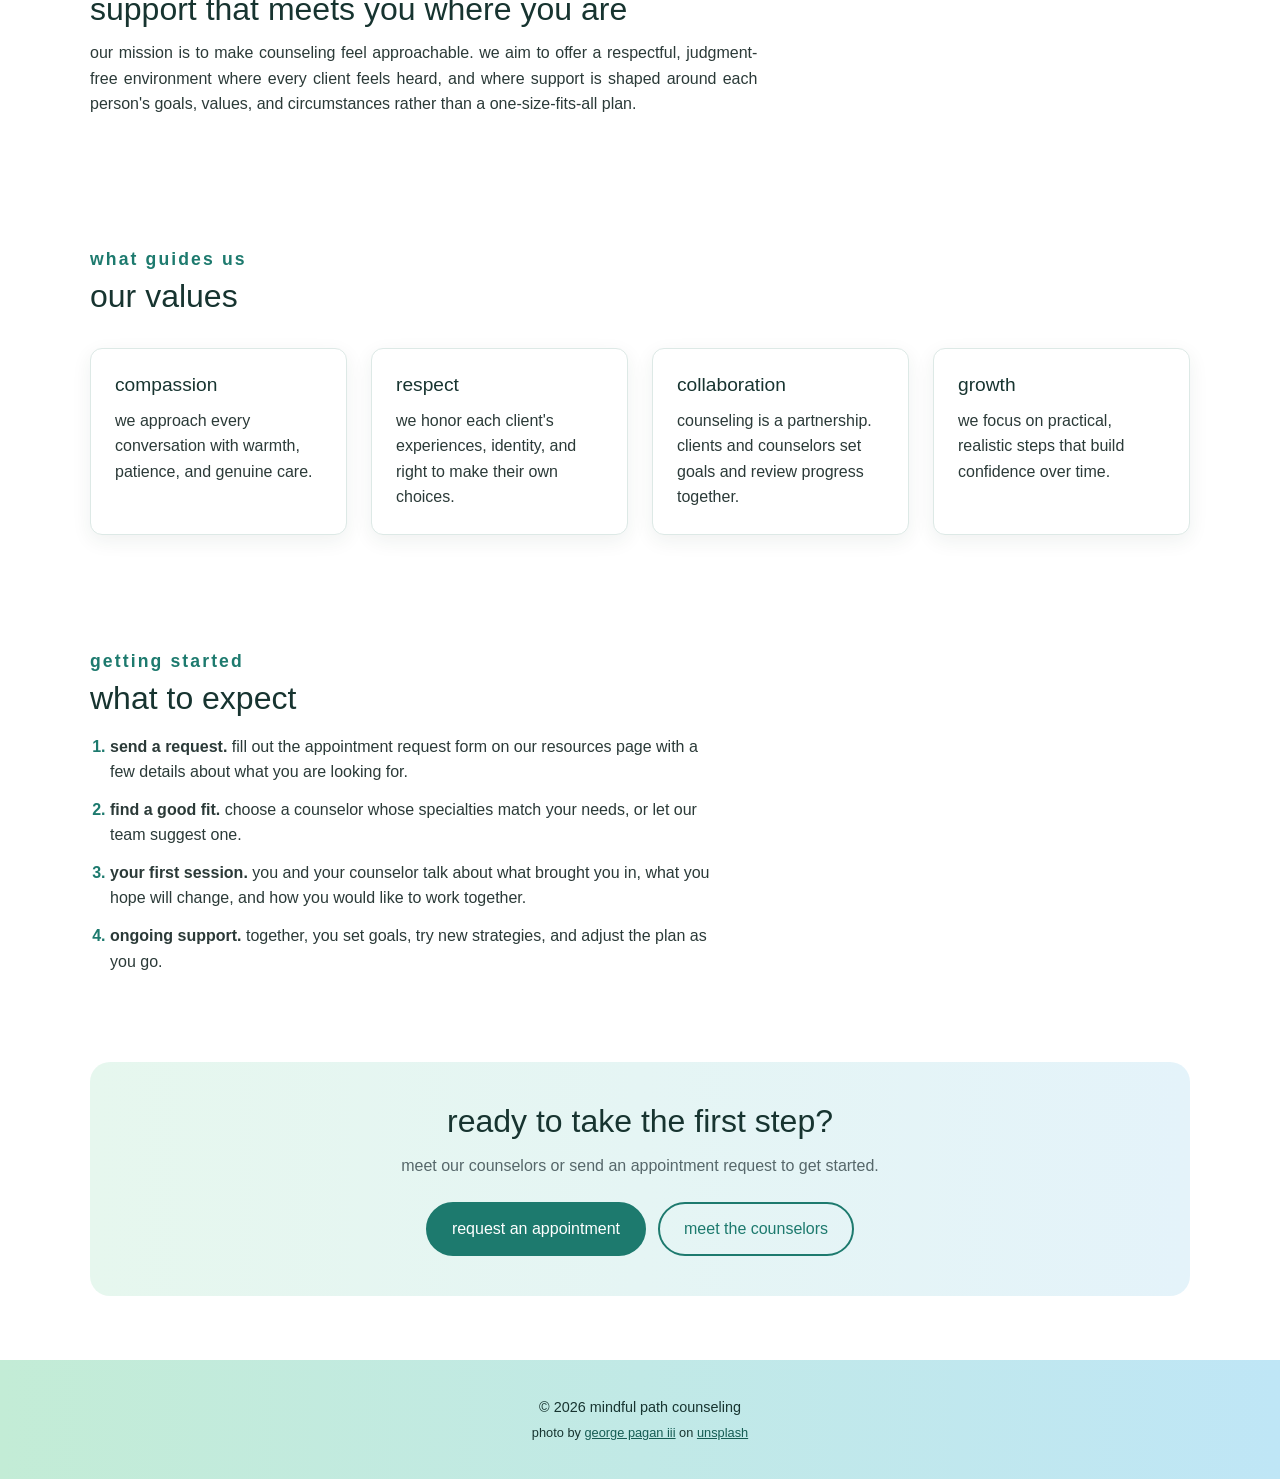
==== commit 95ecedc2: "testing and bug fixing" ====
--- a/about.html
+++ b/about.html
@@ -7,6 +7,9 @@
   <meta name="viewport" content="width=device-width, initial-scale=1.0">
   <meta name="description" content="Learn about Mindful Path Counseling, a fictional counseling practice created for a student website project.">
   <title>About | Mindful Path Counseling</title>
+  
+  <!-- Tab icon (favicon) -->
+  <link rel="icon" href="images/favicon.svg" type="image/svg+xml">
 
   <!-- Roboto font from Google Fonts (used for all text on the site) -->
   <link rel="preconnect" href="https://fonts.googleapis.com">
--- a/css/style.css
+++ b/css/style.css
@@ -1081,4 +1081,40 @@
 /* Let section intro paragraphs use the full content width */
 .content-section > p.section-intro {
   max-width: none;
+}
+
+/* ----------------------------------------------------------
+   JUSTIFIED PARAGRAPHS
+   Lines stretch so both the left and right edges are even.
+   Only used on wide paragraphs: in narrow cards and on phones,
+   justified lines get large gaps between words, so those stay
+   left-aligned.
+   ---------------------------------------------------------- */
+:root {
+  --paragraph-align: justify;
+}
+
+.hero-text p,
+.content-section > p,
+.split-text p,
+.disclaimer p,
+.notice p,
+.faq-item p {
+  text-align: var(--paragraph-align);
+}
+
+/* Phones (under 600px): back to left-aligned */
+@media (max-width: 600px) {
+  :root {
+    --paragraph-align: left;
+  }
+}
+
+/* Homepage welcome: let the heading use the full width, keep paragraphs at a readable width */
+.hero-text {
+  max-width: none;
+}
+
+.hero-text p {
+  max-width: 760px;
 }
